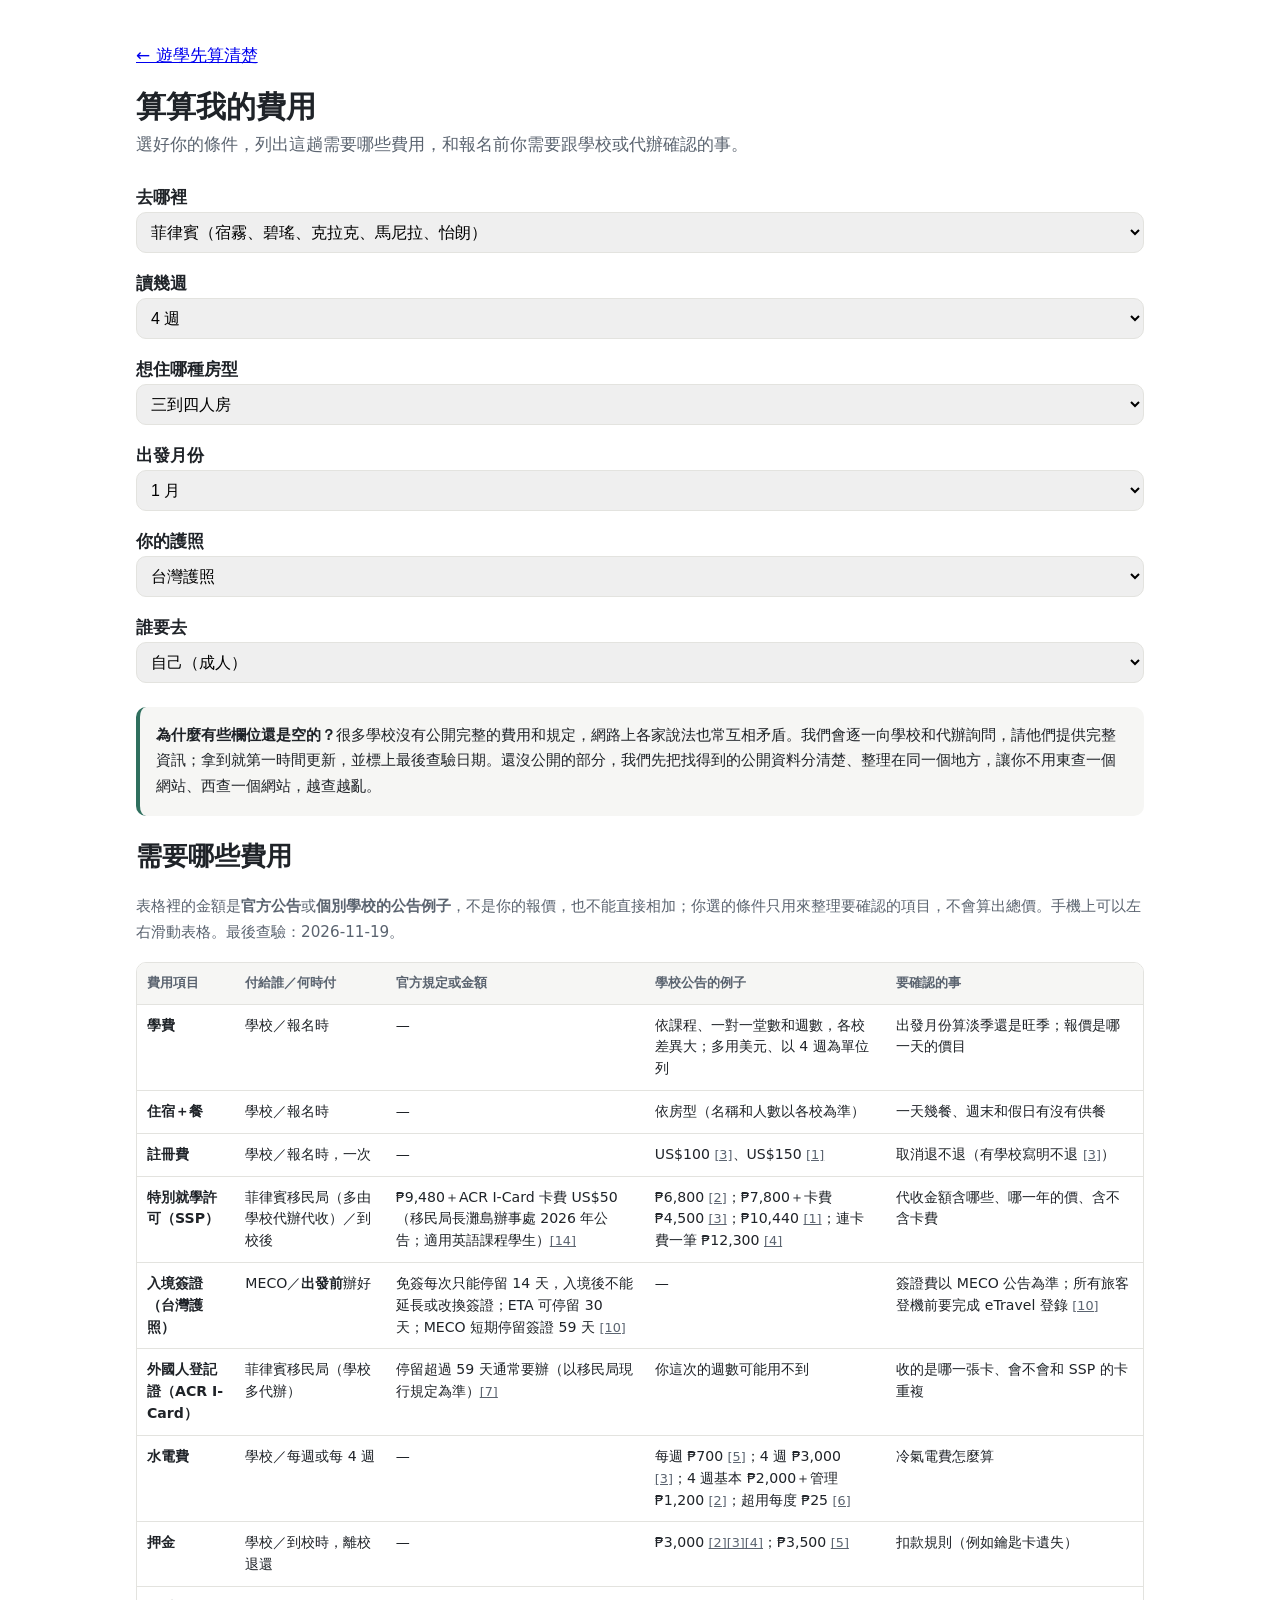
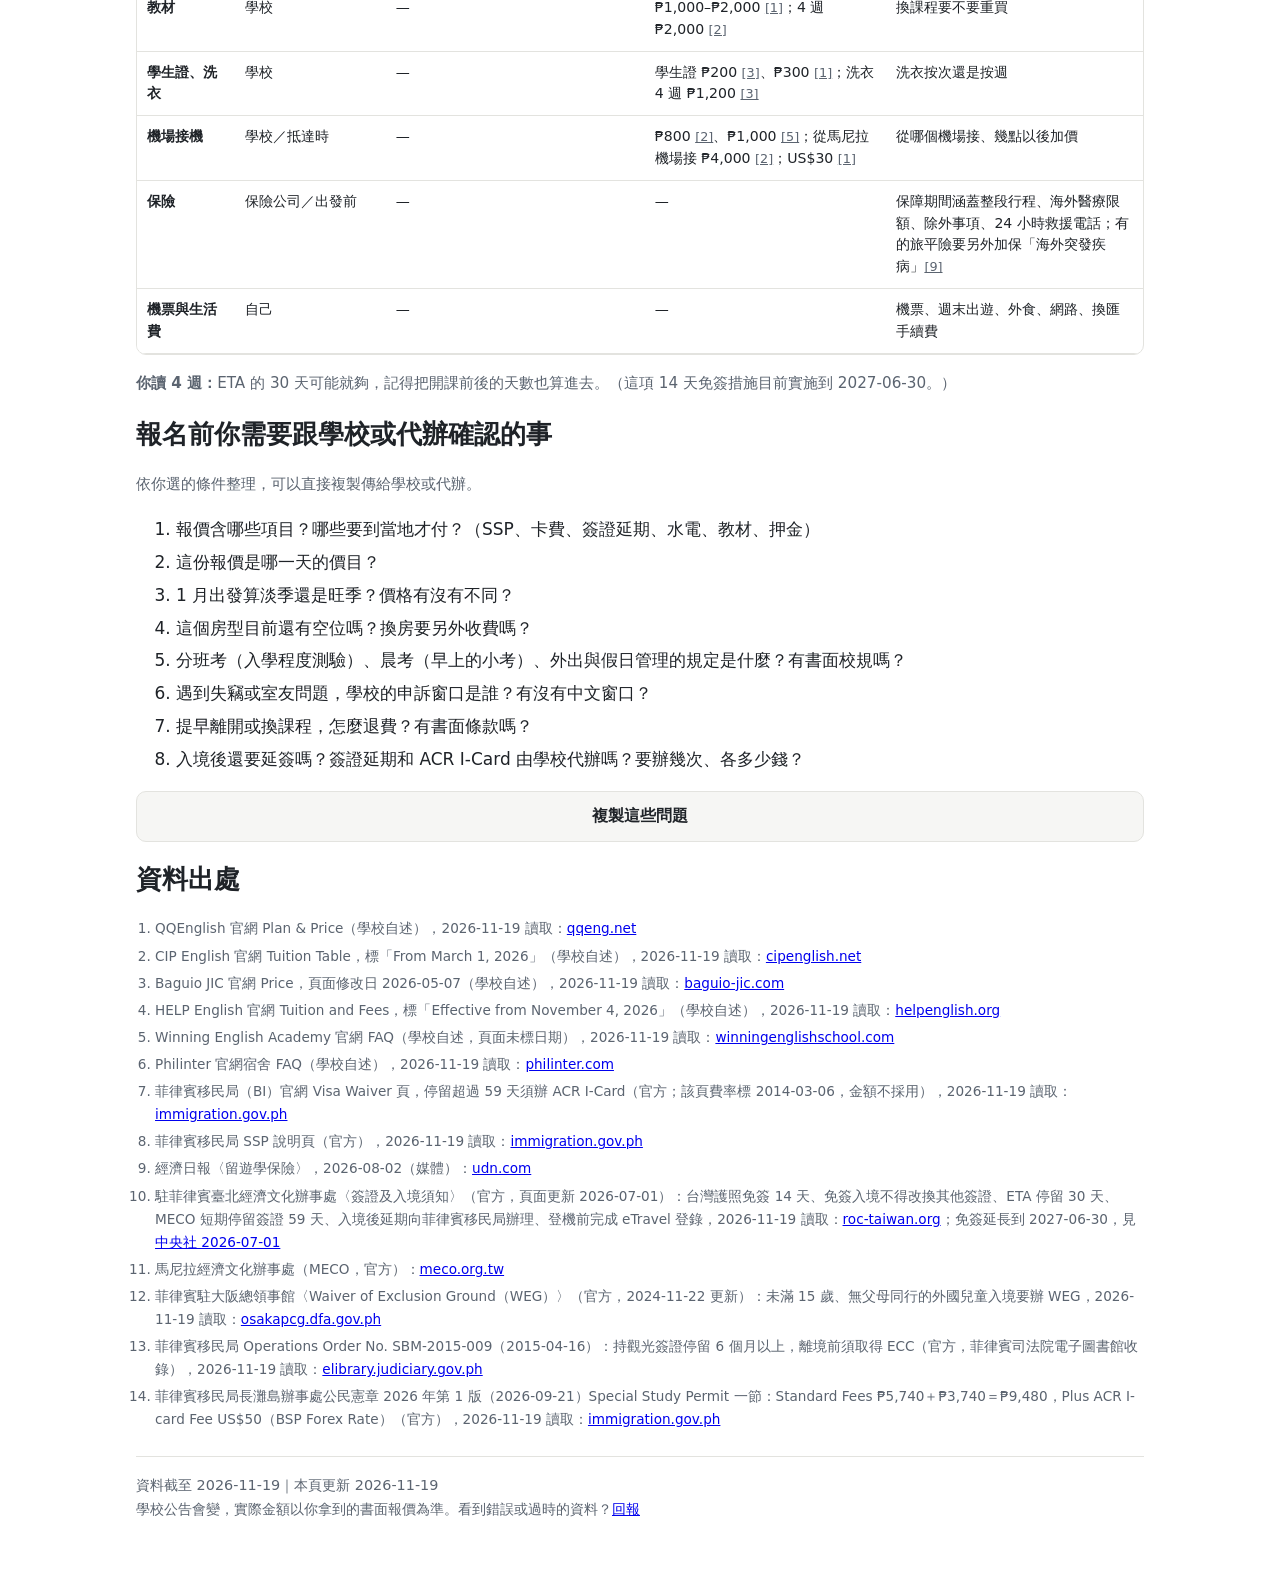
==== cost.html @ b7caf7f0 "M1：首頁、算算我的費用、回報錯誤連結 Co-Authored-By: Claude Opus 5.5 <noreply@anthropic.com> Claude-Session: https://" ====
<!DOCTYPE html><html lang="zh-Hant"><head><meta charset="utf-8"><meta name="viewport" content="width=device-width,initial-scale=1">
<title>算算我的費用｜遊學先算清楚</title>
<meta name="description" content="去菲律賓讀語言學校，除了學費和住宿還要付哪些錢？選好週數、房型和出發月份，列出每一項費用和報名前要問的問題。">
<link rel="stylesheet" href="assets/tokens.css"><link rel="stylesheet" href="assets/base.css"></head>
<body><main class="wide">
<p><a href="index.html">← 遊學先算清楚</a></p>
<h1>算算我的費用</h1>
<p class="subtitle">選好你的條件，列出這趟需要哪些費用，和報名前你需要跟學校或代辦確認的事。</p>
<form id="f">
<label>去哪裡<select name="place"><option>菲律賓（宿霧、碧瑤、克拉克、馬尼拉、怡朗）</option></select></label>
<label>讀幾週<select name="weeks"><option value="4">4 週</option><option value="8">8 週</option><option value="12">12 週</option><option value="24">24 週</option><option value="30">超過 24 週</option></select></label>
<label>想住哪種房型<select name="room"><option value="1">單人房</option><option value="2">雙人房</option><option value="3" selected>三到四人房</option><option value="6">五人以上</option><option value="out">校外住宿</option></select></label>
<label>出發月份<select name="month"></select></label>
<label>你的護照<select name="pp"><option value="tw">台灣護照</option><option value="v30">日本、韓國等免簽 30 天的國家</option><option value="other">其他國家</option></select></label>
<label>誰要去<select name="who"><option value="adult">自己（成人）</option><option value="child">帶小孩一起</option><option value="minor">未成年子女自己去</option></select></label>
</form>

<div class="why"><strong>為什麼有些欄位還是空的？</strong>很多學校沒有公開完整的費用和規定，網路上各家說法也常互相矛盾。我們會逐一向學校和代辦詢問，請他們提供完整資訊；拿到就第一時間更新，並標上最後查驗日期。還沒公開的部分，我們先把找得到的公開資料分清楚、整理在同一個地方，讓你不用東查一個網站、西查一個網站，越查越亂。</div>

<h2>需要哪些費用</h2>
<p class="note">表格裡的金額是<strong>官方公告</strong>或<strong>個別學校的公告例子</strong>，不是你的報價，也不能直接相加；你選的條件只用來整理要確認的項目，不會算出總價。手機上可以左右滑動表格。最後查驗：2026-11-19。</p>
<div class="tablewrap"><table class="fees"><thead><tr><th>費用項目</th><th>付給誰／何時付</th><th>官方規定或金額</th><th>學校公告的例子</th><th>要確認的事</th></tr></thead><tbody id="items"></tbody></table></div>
<p class="note" id="visanote"></p>

<h2>報名前你需要跟學校或代辦確認的事</h2>
<p class="note">依你選的條件整理，可以直接複製傳給學校或代辦。</p>
<ol class="q" id="qs"></ol>
<button type="button" class="btn" id="copy">複製這些問題</button>

<h2 id="sources">資料出處</h2>
<ol class="src">
<li id="s1">QQEnglish 官網 Plan &amp; Price（學校自述），2026-11-19 讀取：<a href="https://qqeng.net/study-english-abroad/plan-price/">qqeng.net</a></li>
<li id="s2">CIP English 官網 Tuition Table，標「From March 1, 2026」（學校自述），2026-11-19 讀取：<a href="https://cipenglish.net/extra-links/tuition-table/">cipenglish.net</a></li>
<li id="s3">Baguio JIC 官網 Price，頁面修改日 2026-05-07（學校自述），2026-11-19 讀取：<a href="https://baguio-jic.com/price/">baguio-jic.com</a></li>
<li id="s4">HELP English 官網 Tuition and Fees，標「Effective from November 4, 2026」（學校自述），2026-11-19 讀取：<a href="https://www.helpenglish.org/p/tuition-and-fees.html">helpenglish.org</a></li>
<li id="s5">Winning English Academy 官網 FAQ（學校自述，頁面未標日期），2026-11-19 讀取：<a href="https://winningenglishschool.com/faq/">winningenglishschool.com</a></li>
<li id="s6">Philinter 官網宿舍 FAQ（學校自述），2026-11-19 讀取：<a href="https://philinter.com/faqs/dormitory/">philinter.com</a></li>
<li id="s7">菲律賓移民局（BI）官網 Visa Waiver 頁，停留超過 59 天須辦 ACR I-Card（官方；該頁費率標 2014-03-06，金額不採用），2026-11-19 讀取：<a href="https://immigration.gov.ph/visas/visa-waiver/">immigration.gov.ph</a></li>
<li id="s8">菲律賓移民局 SSP 說明頁（官方），2026-11-19 讀取：<a href="https://immigration.gov.ph/services/special-study-permit/">immigration.gov.ph</a></li>
<li id="s9">經濟日報〈留遊學保險〉，2026-08-02（媒體）：<a href="https://udn.com/news/story/7239/9665063">udn.com</a></li>
<li id="s10">駐菲律賓臺北經濟文化辦事處〈簽證及入境須知〉（官方，頁面更新 2026-07-01）：台灣護照免簽 14 天、免簽入境不得改換其他簽證、ETA 停留 30 天、MECO 短期停留簽證 59 天、入境後延期向菲律賓移民局辦理、登機前完成 eTravel 登錄，2026-11-19 讀取：<a href="https://www.roc-taiwan.org/ph/post/6596.html">roc-taiwan.org</a>；免簽延長到 2027-06-30，見 <a href="https://focustaiwan.tw/politics/202607010008">中央社 2026-07-01</a></li>
<li id="s11">馬尼拉經濟文化辦事處（MECO，官方）：<a href="https://www.meco.org.tw/">meco.org.tw</a></li>

<li id="s12">菲律賓駐大阪總領事館〈Waiver of Exclusion Ground（WEG）〉（官方，2024-11-22 更新）：未滿 15 歲、無父母同行的外國兒童入境要辦 WEG，2026-11-19 讀取：<a href="https://osakapcg.dfa.gov.ph/consular-services/consular-requirements/other-services/waiver-of-exclusion-ground-weg">osakapcg.dfa.gov.ph</a></li>
<li id="s13">菲律賓移民局 Operations Order No. SBM-2015-009（2015-04-16）：持觀光簽證停留 6 個月以上，離境前須取得 ECC（官方，菲律賓司法院電子圖書館收錄），2026-11-19 讀取：<a href="https://elibrary.judiciary.gov.ph/thebookshelf/showdocs/10/69548">elibrary.judiciary.gov.ph</a></li>
<li id="s14">菲律賓移民局長灘島辦事處公民憲章 2026 年第 1 版（2026-09-21）Special Study Permit 一節：Standard Fees ₱5,740＋₱3,740＝₱9,480，Plus ACR I-card Fee US$50（BSP Forex Rate）（官方），2026-11-19 讀取：<a href="https://immigration.gov.ph/wp-content/uploads/2026/10/43-BoracayImmigrationFieldOffice-CC2026-1stEdition-21Sep2026.pdf">immigration.gov.ph</a></li>
</ol>
<p class="meta">資料截至 2026-11-19｜本頁更新 2026-11-19<br>學校公告會變，實際金額以你拿到的書面報價為準。看到錯誤或過時的資料？<a href="https://docs.google.com/forms/d/e/1FAIpQLSfvSmct34UaInZlQK5Uz5uc8GssAQWaxbEt6VkRSK1rKSOWSQ/viewform" target="_blank" rel="noopener">回報</a></p>
</main>
<script>
const m=document.querySelector('[name=month]');
for(let i=1;i<=12;i++){const o=document.createElement('option');o.value=i;o.textContent=i+' 月';m.appendChild(o);}
const f=document.getElementById('f');
const src=n=>n.map(i=>`<a href="#s${i}">[${i}]</a>`).join('');
const c=i=>`<a href="#s${i}">[${i}]</a>`;
function visa(d,w){
  const days=w*7, wk=w>24?'超過 24 週':w+' 週';
  if(d.pp==='tw') return {row:{k:'入境簽證（台灣護照）',who:'MECO／<strong>出發前</strong>辦好',off:`免簽每次只能停留 14 天，入境後不能延長或改換簽證；ETA 可停留 30 天；MECO 短期停留簽證 59 天 ${c(10)}`,ex:'—',ask:'簽證費以 MECO 公告為準；所有旅客登機前要完成 eTravel 登錄 '+c(10)},
    note:'<strong>你讀 '+wk+'：</strong>'+(days+2<=30?'ETA 的 30 天可能就夠，記得把開課前後的天數也算進去。':days+2<=59?'ETA 的 30 天不夠；59 天的簽證可能剛好夠，記得把開課前後的天數也算進去。':'出發前先辦 59 天簽證，入境後還要在當地向菲律賓移民局延簽；要延幾次，看入境時核准的停留期限和當時規定，學校多半代辦。')+'（這項 14 天免簽措施目前實施到 2027-06-30。）'};
  if(d.pp==='v30') return {row:{k:'簽證延期',who:'菲律賓移民局（學校多代辦）／停留滿 30 天前',off:`免簽可停留 30 天 ${c(7)}`,ex:'—',ask:'要延幾次、每次多少錢、學校代不代辦'},
    note:'<strong>你讀 '+wk+'：</strong>'+(days+2<=30?'通常還在免簽天數內，記得把開課前後的天數也算進去。':'會超過免簽天數，要在當地延簽；次數和費用看入境時核准的停留期限和當時規定。')};
  return {row:{k:'入境簽證',who:'依你的護照',off:'請查你護照所屬國家或地區的菲律賓使館、代表處公告',ex:'—',ask:'入境許可是否涵蓋完整停留期間'},note:''};
}
function render(){
  const d=Object.fromEntries(new FormData(f)); const w=+d.weeks; const out=d.room==='out'; const V=visa(d,w);
  const R=[
    {k:'學費',who:'學校／報名時',off:'—',ex:'依課程、一對一堂數和週數，各校差異大；多用美元、以 4 週為單位列',ask:'出發月份算淡季還是旺季；報價是哪一天的價目'},
    {k:out?'校外住宿':'住宿＋餐',who:out?'房東或合作住宿':'學校／報名時',off:'—',ex:out?'房租、餐費、交通自己算':'依房型（名稱和人數以各校為準）',ask:out?'學校有沒有合作的住宿':'一天幾餐、週末和假日有沒有供餐'},
    {k:'註冊費',who:'學校／報名時，一次',off:'—',ex:`US$100 ${c(3)}、US$150 ${c(1)}`,ask:`取消退不退（有學校寫明不退 ${c(3)}）`},
    {k:'特別就學許可（SSP）',who:'菲律賓移民局（多由學校代辦代收）／到校後',off:`₱9,480＋ACR I-Card 卡費 US$50（移民局長灘島辦事處 2026 年公告；適用英語課程學生）${c(14)}`,ex:`₱6,800 ${c(2)}；₱7,800＋卡費 ₱4,500 ${c(3)}；₱10,440 ${c(1)}；連卡費一筆 ₱12,300 ${c(4)}`,ask:'代收金額含哪些、哪一年的價、含不含卡費'},
    V.row,
    {k:'外國人登記證（ACR I-Card）',who:'菲律賓移民局（學校多代辦）',off:`停留超過 59 天通常要辦（以移民局現行規定為準）${c(7)}`,ex:w>8?`₱3,200 ${c(1)}、₱4,000 ${c(2)}`:'你這次的週數可能用不到',ask:'收的是哪一張卡、會不會和 SSP 的卡重複'},
    {k:'水電費',who:'學校／每週或每 4 週',off:'—',ex:`每週 ₱700 ${c(5)}；4 週 ₱3,000 ${c(3)}；4 週基本 ₱2,000＋管理 ₱1,200 ${c(2)}；超用每度 ₱25 ${c(6)}`,ask:'冷氣電費怎麼算'},
    {k:'押金',who:'學校／到校時，離校退還',off:'—',ex:`₱3,000 ${c(2)}${c(3)}${c(4)}；₱3,500 ${c(5)}`,ask:'扣款規則（例如鑰匙卡遺失）'},
    {k:'教材',who:'學校',off:'—',ex:`₱1,000–₱2,000 ${c(1)}；4 週 ₱2,000 ${c(2)}`,ask:'換課程要不要重買'},
    {k:'學生證、洗衣',who:'學校',off:'—',ex:`學生證 ₱200 ${c(3)}、₱300 ${c(1)}；洗衣 4 週 ₱1,200 ${c(3)}`,ask:'洗衣按次還是按週'},
    {k:'機場接機',who:'學校／抵達時',off:'—',ex:`₱800 ${c(2)}、₱1,000 ${c(5)}；從馬尼拉機場接 ₱4,000 ${c(2)}；US$30 ${c(1)}`,ask:'從哪個機場接、幾點以後加價'},
    {k:'保險',who:'保險公司／出發前',off:'—',ex:'—',ask:(w>24?'停留超過半年，部分旅平險天數不夠，可能要長天期留遊學保險；':'')+`保障期間涵蓋整段行程、海外醫療限額、除外事項、24 小時救援電話；有的旅平險要另外加保「海外突發疾病」${c(9)}`},
    {k:'機票與生活費',who:'自己',off:'—',ex:'—',ask:'機票、週末出遊、外食、網路、換匯手續費'},
  ];
  if(w>24) R.push({k:'離境許可（ECC）',who:'菲律賓移民局／離境前',off:`在菲律賓停留 6 個月以上，離境前要辦 ${c(13)}`,ex:'—',ask:'學校代不代辦、費用多少、要不要親自去'});
  if(d.who!=='adult') R.push({k:'未成年相關',who:'學校',off:d.who==='minor'?`未滿 15 歲、沒有父母同行入境，要辦 WEG 文件 ${c(12)}`:'—',ex:d.who==='child'?'有的收 5 歲以上，也有一般課程只收 18 歲以上':'個別學校另訂住校最低年齡（例：16 歲以上）',ask:d.who==='child'?'親子課程或陪讀、家長能否同住、家長要不要上課':'監護人文件、未成年門禁和外出規定'});
  document.getElementById('items').innerHTML=R.map(x=>`<tr><th scope="row">${x.k}</th><td>${x.who}</td><td>${x.off}</td><td>${x.ex}</td><td>${x.ask}</td></tr>`).join('');
  document.getElementById('visanote').innerHTML=V.note;
  const qs=['報價含哪些項目？哪些要到當地才付？（SSP、卡費、簽證延期、水電、教材、押金）',
    '這份報價是哪一天的價目？',
    `${d.month} 月出發算淡季還是旺季？價格有沒有不同？`,
    out?'學校有沒有合作的校外住宿？上下學怎麼走？':'這個房型目前還有空位嗎？換房要另外收費嗎？',
    '分班考（入學程度測驗）、晨考（早上的小考）、外出與假日管理的規定是什麼？有書面校規嗎？',
    '遇到失竊或室友問題，學校的申訴窗口是誰？有沒有中文窗口？',
    '提早離開或換課程，怎麼退費？有書面條款嗎？'];
  if(w*7+2>30||d.pp==='tw') qs.push('入境後還要延簽嗎？簽證延期和 ACR I-Card 由學校代辦嗎？要辦幾次、各多少錢？');
  if(d.who!=='adult') qs.push('孩子這個年紀能報哪些課？家長能同住嗎？未成年的門禁和外出規定是什麼？');
  document.getElementById('qs').innerHTML=qs.map(q=>`<li>${q}</li>`).join('');
  window._qs=qs;
}
f.addEventListener('change',render); render();
document.getElementById('copy').addEventListener('click',async e=>{
  const t=window._qs.map((q,i)=>`${i+1}. ${q}`).join('\n');
  try{await navigator.clipboard.writeText(t);e.target.textContent='已複製';}catch(_){e.target.textContent='請長按上面的文字複製';}
  setTimeout(()=>e.target.textContent='複製這些問題',2000);
});
</script></body></html>
---- assets/tokens.css ----
/* 外觀模組：只改這一檔就能換整站的顏色、字體、間距（定案後由設計系統覆蓋） */
:root{
  --color-bg:#ffffff; --color-surface:#f6f6f4; --color-text:#1f2328; --color-muted:#5b6470;
  --color-accent:#2f6f5e; --color-accent-contrast:#ffffff; --color-border:#e3e3df;
  --status-verified:#2f6f5e; --status-reported:#8a6d1d; --status-unknown:#6b7280;
  --font-body:"Noto Sans TC",system-ui,-apple-system,"PingFang TC","Microsoft JhengHei",sans-serif;
  --font-heading:var(--font-body);
  --radius:10px; --space-1:4px; --space-2:8px; --space-3:16px; --space-4:24px; --space-5:40px;
  --max-width:720px;
}
---- assets/base.css ----
*{box-sizing:border-box} body{margin:0;background:var(--color-bg);color:var(--color-text);font-family:var(--font-body);line-height:1.7;font-size:17px}
main{max-width:var(--max-width);margin:0 auto;padding:var(--space-4) var(--space-3) var(--space-5)}
h1,h2,h3{font-family:var(--font-heading);line-height:1.3} h1{font-size:1.9rem;margin:0 0 var(--space-1)}
.subtitle{color:var(--color-muted);margin:0 0 var(--space-4)}
.actions{display:grid;gap:var(--space-2);margin:var(--space-4) 0}
.btn{display:block;text-align:center;padding:14px;border-radius:var(--radius);border:1px solid var(--color-border);background:var(--color-surface);color:var(--color-text);text-decoration:none;font-weight:600}
.btn.primary{background:var(--color-accent);color:var(--color-accent-contrast);border-color:var(--color-accent)}
.meta{font-size:.9rem;color:var(--color-muted);border-top:1px solid var(--color-border);padding-top:var(--space-3);margin-top:var(--space-4)}
.card{background:var(--color-surface);border:1px solid var(--color-border);border-radius:var(--radius);padding:var(--space-3);margin:var(--space-2) 0}
label{display:block;font-weight:600;margin-top:var(--space-3)} select{width:100%;padding:10px;border-radius:var(--radius);border:1px solid var(--color-border);font-size:1rem}
.tag{font-size:.8rem;padding:2px 8px;border-radius:999px;border:1px solid currentColor}
.tag.unknown{color:var(--status-unknown)} .tag.verified{color:var(--status-verified)} .tag.reported{color:var(--status-reported)}
ul.q li{margin:var(--space-1) 0}
.note{font-size:.95rem;color:var(--color-muted)}
.src-ref{font-size:.85rem;color:var(--color-muted)} .src-ref a{color:inherit;margin-right:2px}
ol.src{font-size:.85rem;color:var(--color-muted);padding-left:1.4em} ol.src li{margin:var(--space-1) 0;word-break:break-word}
.btn[disabled],.btn.soon{opacity:.55;pointer-events:none}
button.btn{width:100%;font-size:1rem;cursor:pointer;font-family:inherit}
.why{background:var(--color-surface);border-left:4px solid var(--color-accent);padding:var(--space-3);border-radius:var(--radius);margin:var(--space-4) 0;font-size:.95rem}
.tablewrap{overflow-x:auto;-webkit-overflow-scrolling:touch;border:1px solid var(--color-border);border-radius:var(--radius);margin:var(--space-3) 0}
table.fees{border-collapse:collapse;min-width:760px;font-size:.88rem;line-height:1.55}
table.fees th,table.fees td{border-bottom:1px solid var(--color-border);padding:10px;text-align:left;vertical-align:top}
table.fees thead th{background:var(--color-surface);font-size:.82rem;color:var(--color-muted);white-space:nowrap}
table.fees tbody th{position:sticky;left:0;background:var(--color-bg);min-width:96px;max-width:110px;box-shadow:1px 0 0 var(--color-border)}
table.fees td:nth-child(2){min-width:120px} table.fees td:nth-child(3),table.fees td:nth-child(4){min-width:170px} table.fees td:nth-child(5){min-width:160px}
table.fees a{color:var(--color-muted);font-size:.8rem}
ol.q li{margin:var(--space-1) 0}
@media (min-width:900px){main.wide{max-width:1040px}}
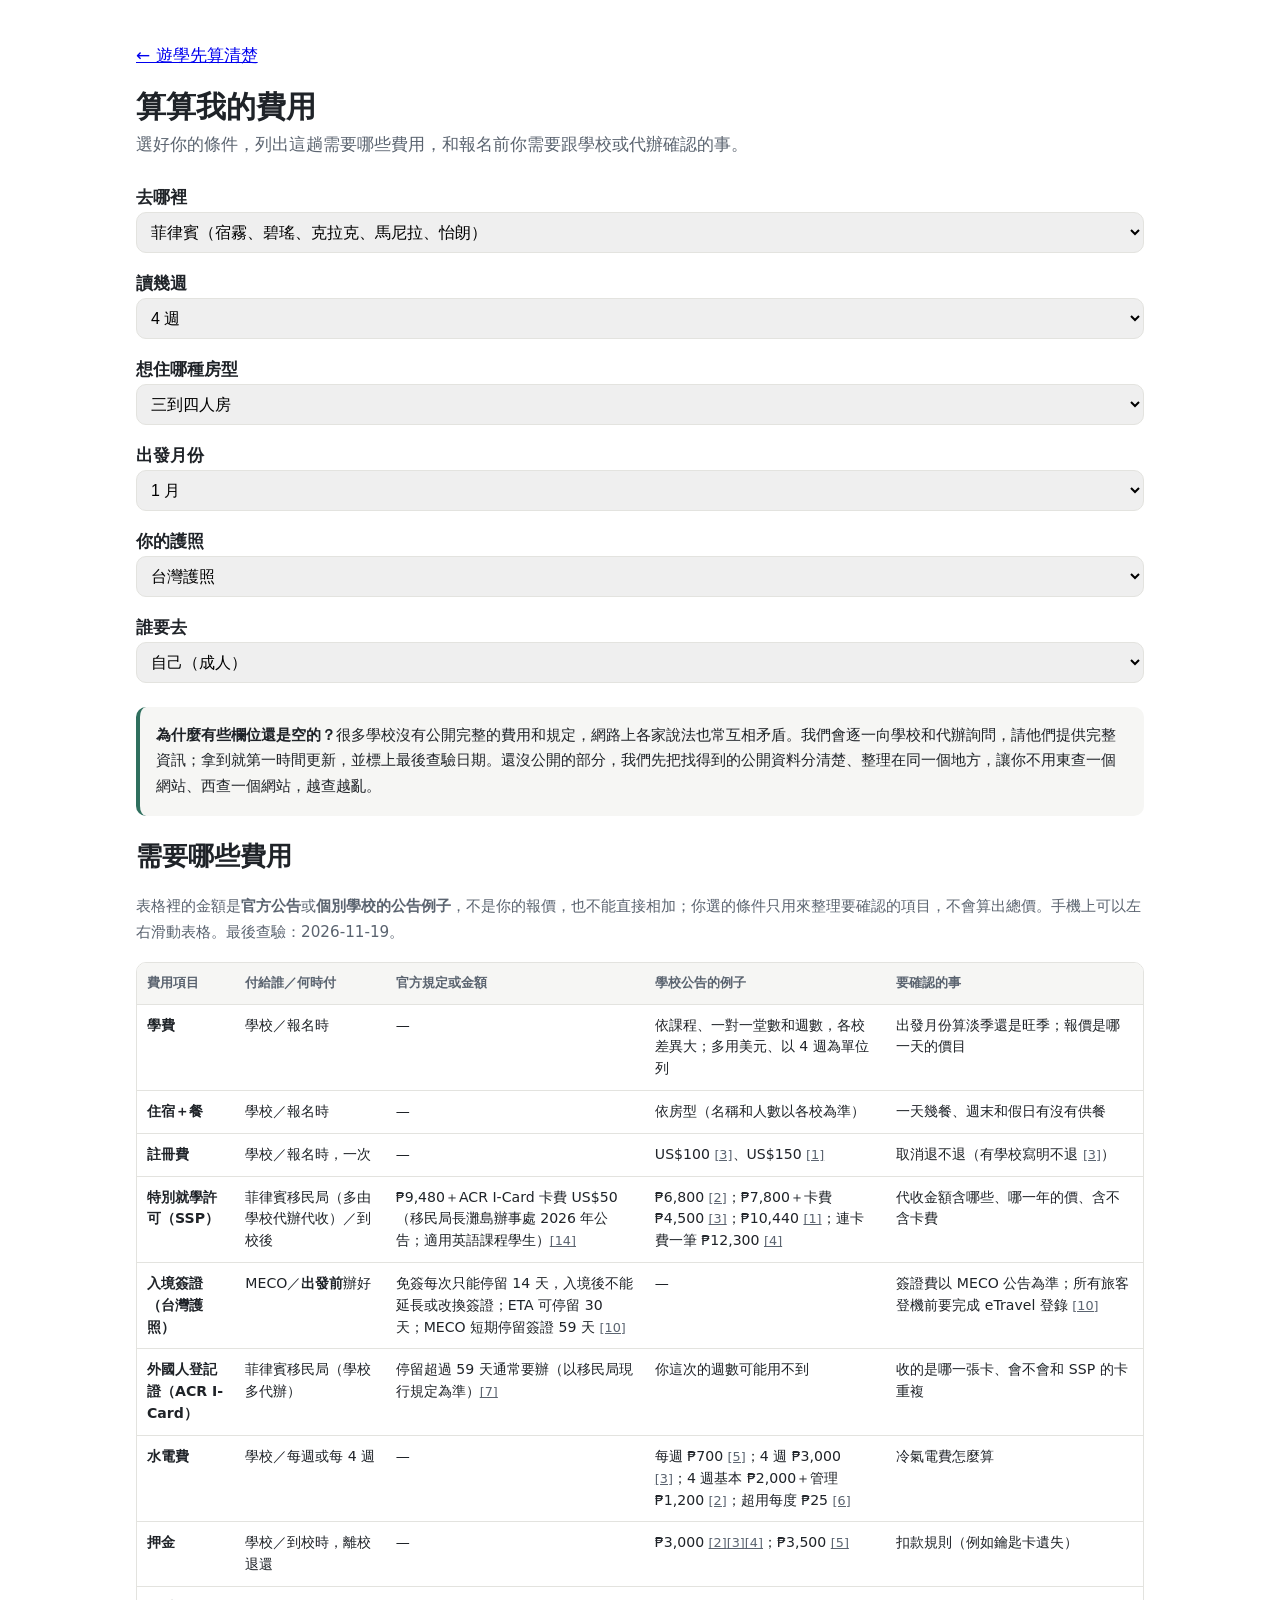
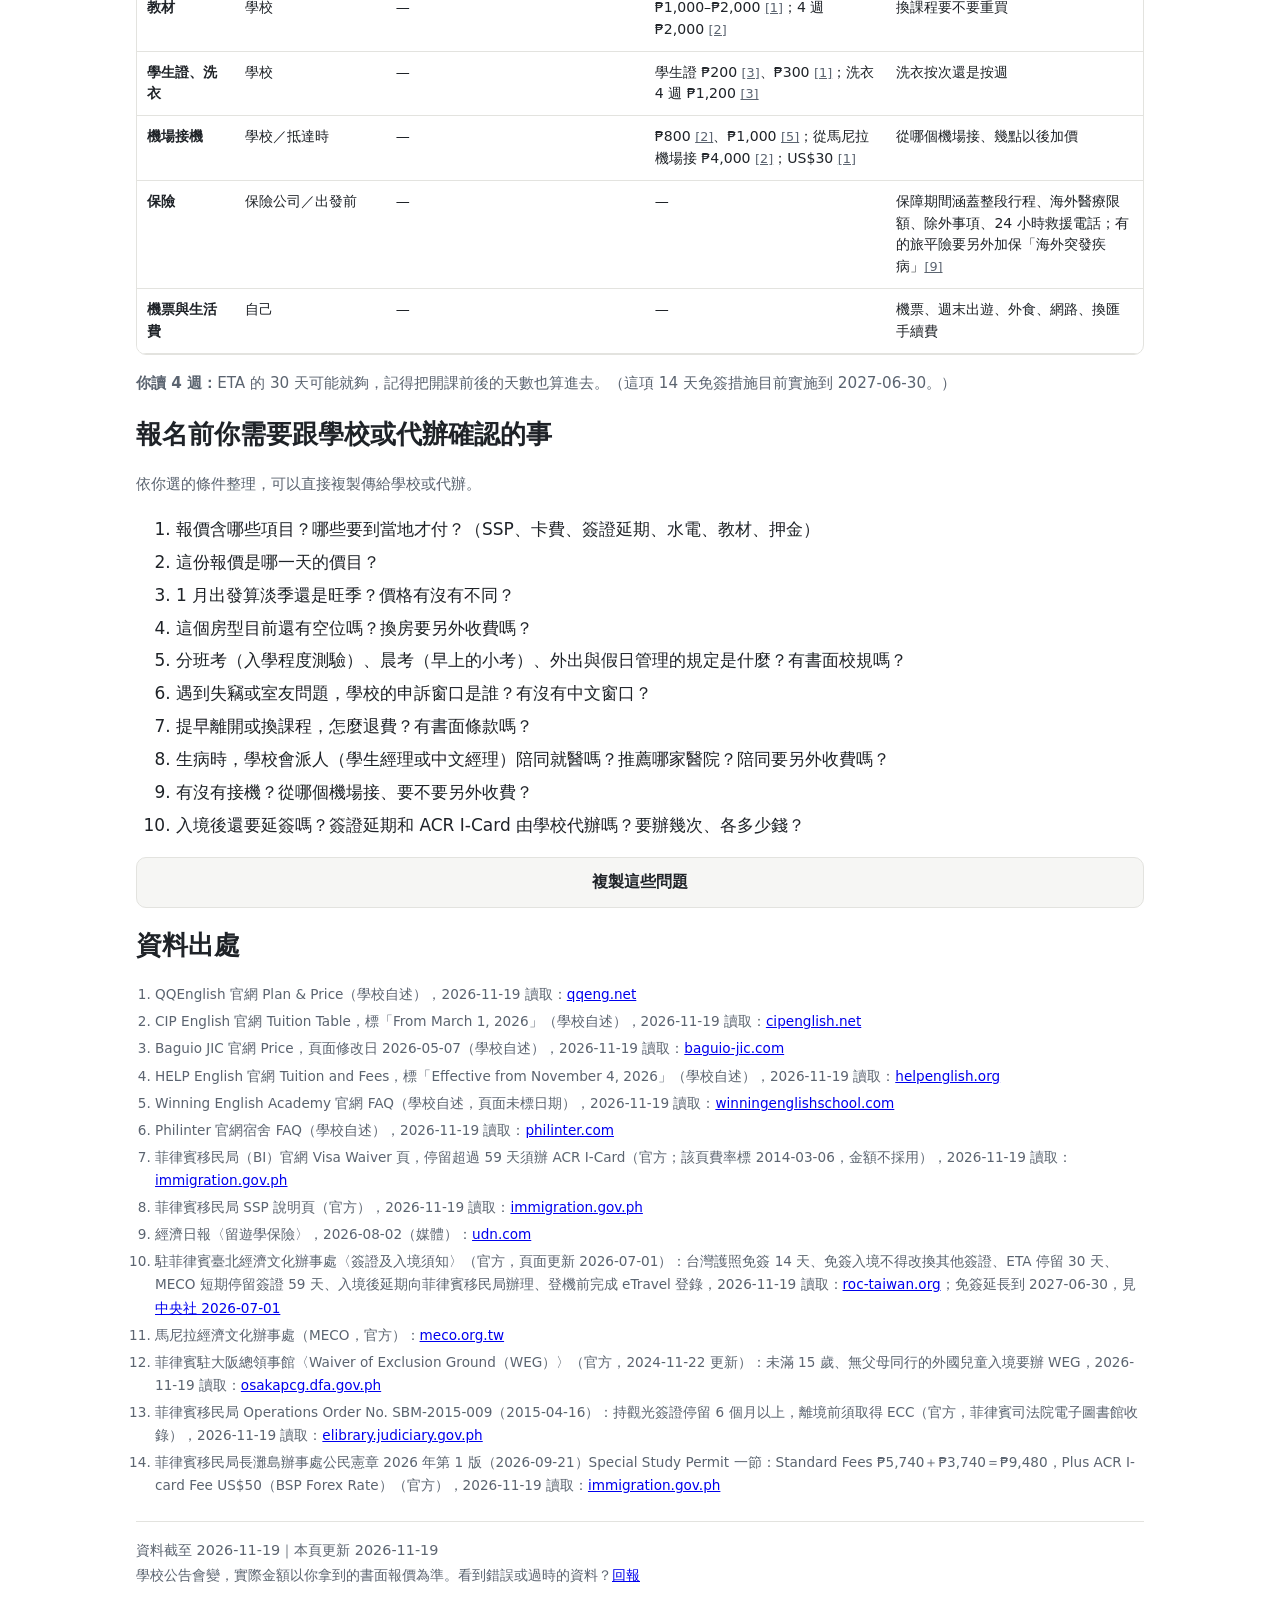
==== commit eac5210c: "費用頁：加問生病陪同就醫、接機 Co-Authored-By: Claude Opus 5.5 <noreply@anthropic.com> Claude-Session: https://clau" ====
--- a/cost.html
+++ b/cost.html
@@ -88,7 +88,9 @@
     out?'學校有沒有合作的校外住宿？上下學怎麼走？':'這個房型目前還有空位嗎？換房要另外收費嗎？',
     '分班考（入學程度測驗）、晨考（早上的小考）、外出與假日管理的規定是什麼？有書面校規嗎？',
     '遇到失竊或室友問題，學校的申訴窗口是誰？有沒有中文窗口？',
-    '提早離開或換課程，怎麼退費？有書面條款嗎？'];
+    '提早離開或換課程，怎麼退費？有書面條款嗎？',
+    '生病時，學校會派人（學生經理或中文經理）陪同就醫嗎？推薦哪家醫院？陪同要另外收費嗎？',
+    '有沒有接機？從哪個機場接、要不要另外收費？'];
   if(w*7+2>30||d.pp==='tw') qs.push('入境後還要延簽嗎？簽證延期和 ACR I-Card 由學校代辦嗎？要辦幾次、各多少錢？');
   if(d.who!=='adult') qs.push('孩子這個年紀能報哪些課？家長能同住嗎？未成年的門禁和外出規定是什麼？');
   document.getElementById('qs').innerHTML=qs.map(q=>`<li>${q}</li>`).join('');
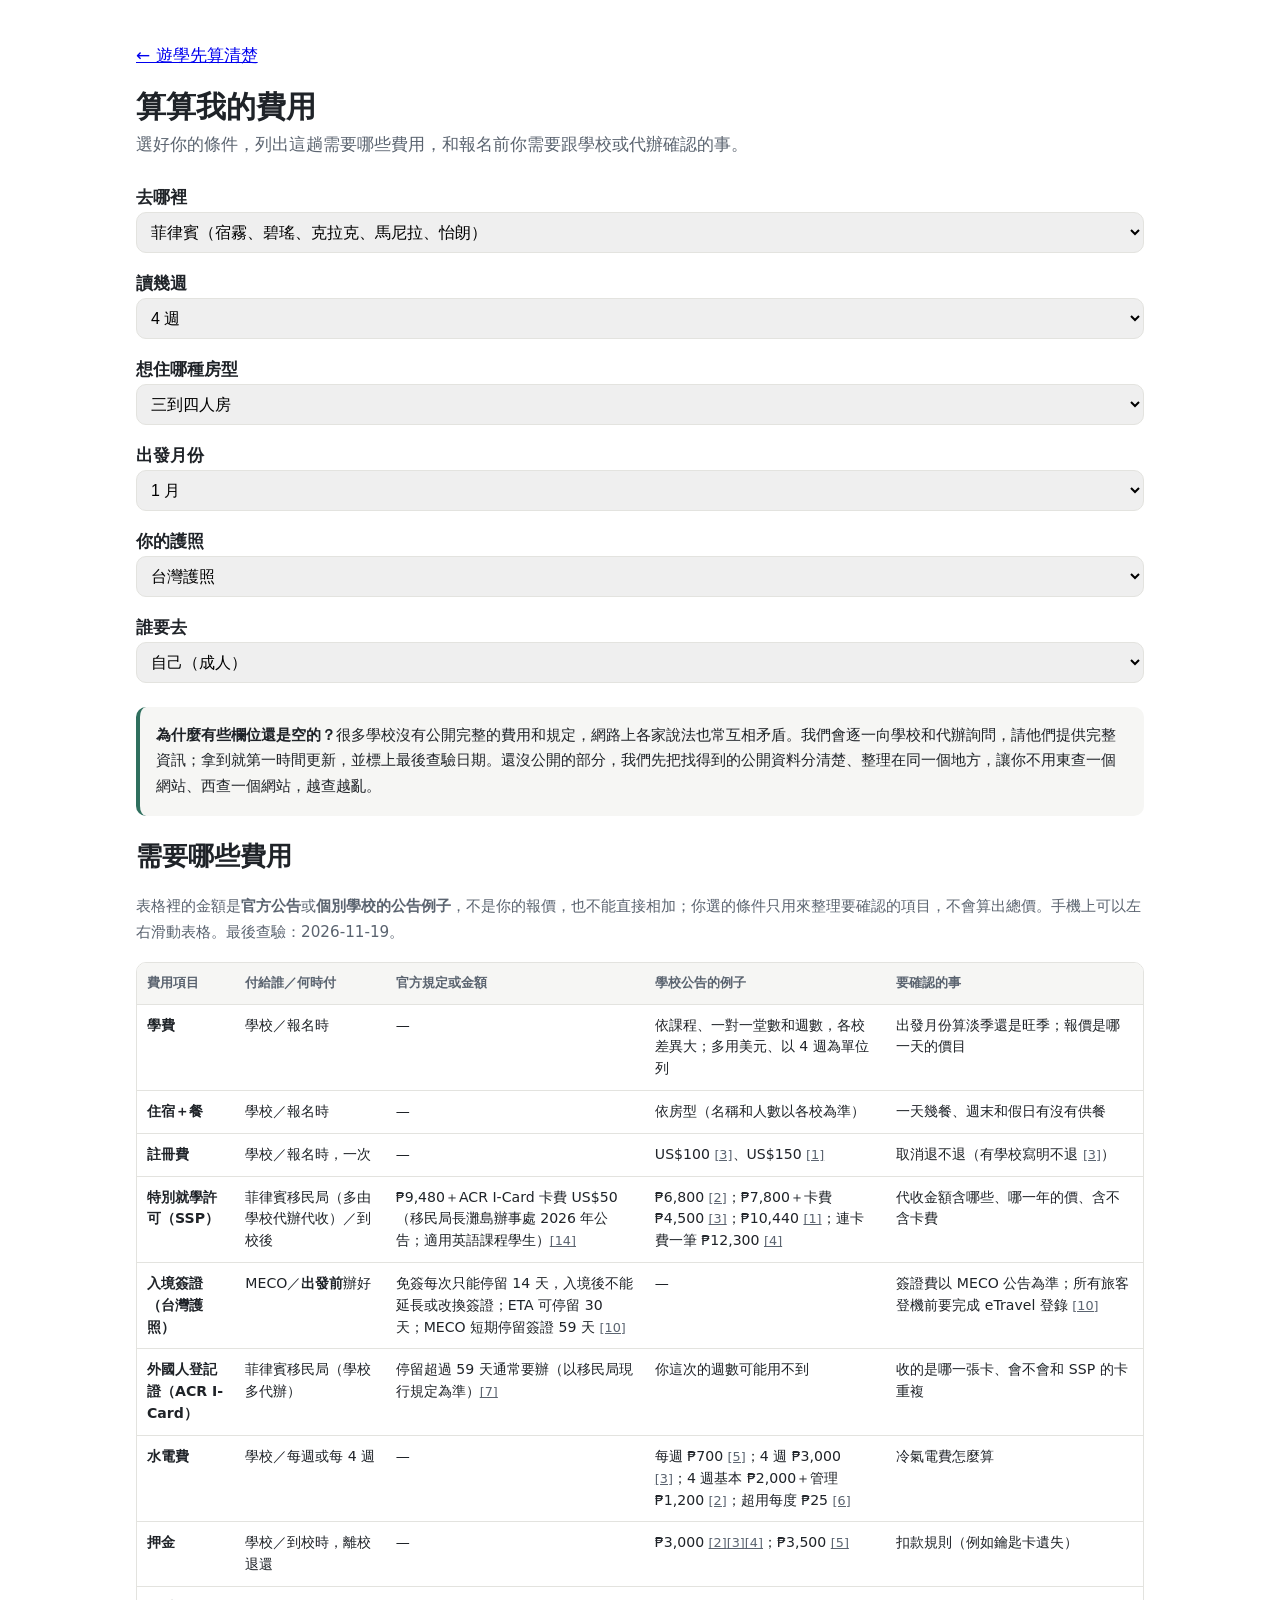
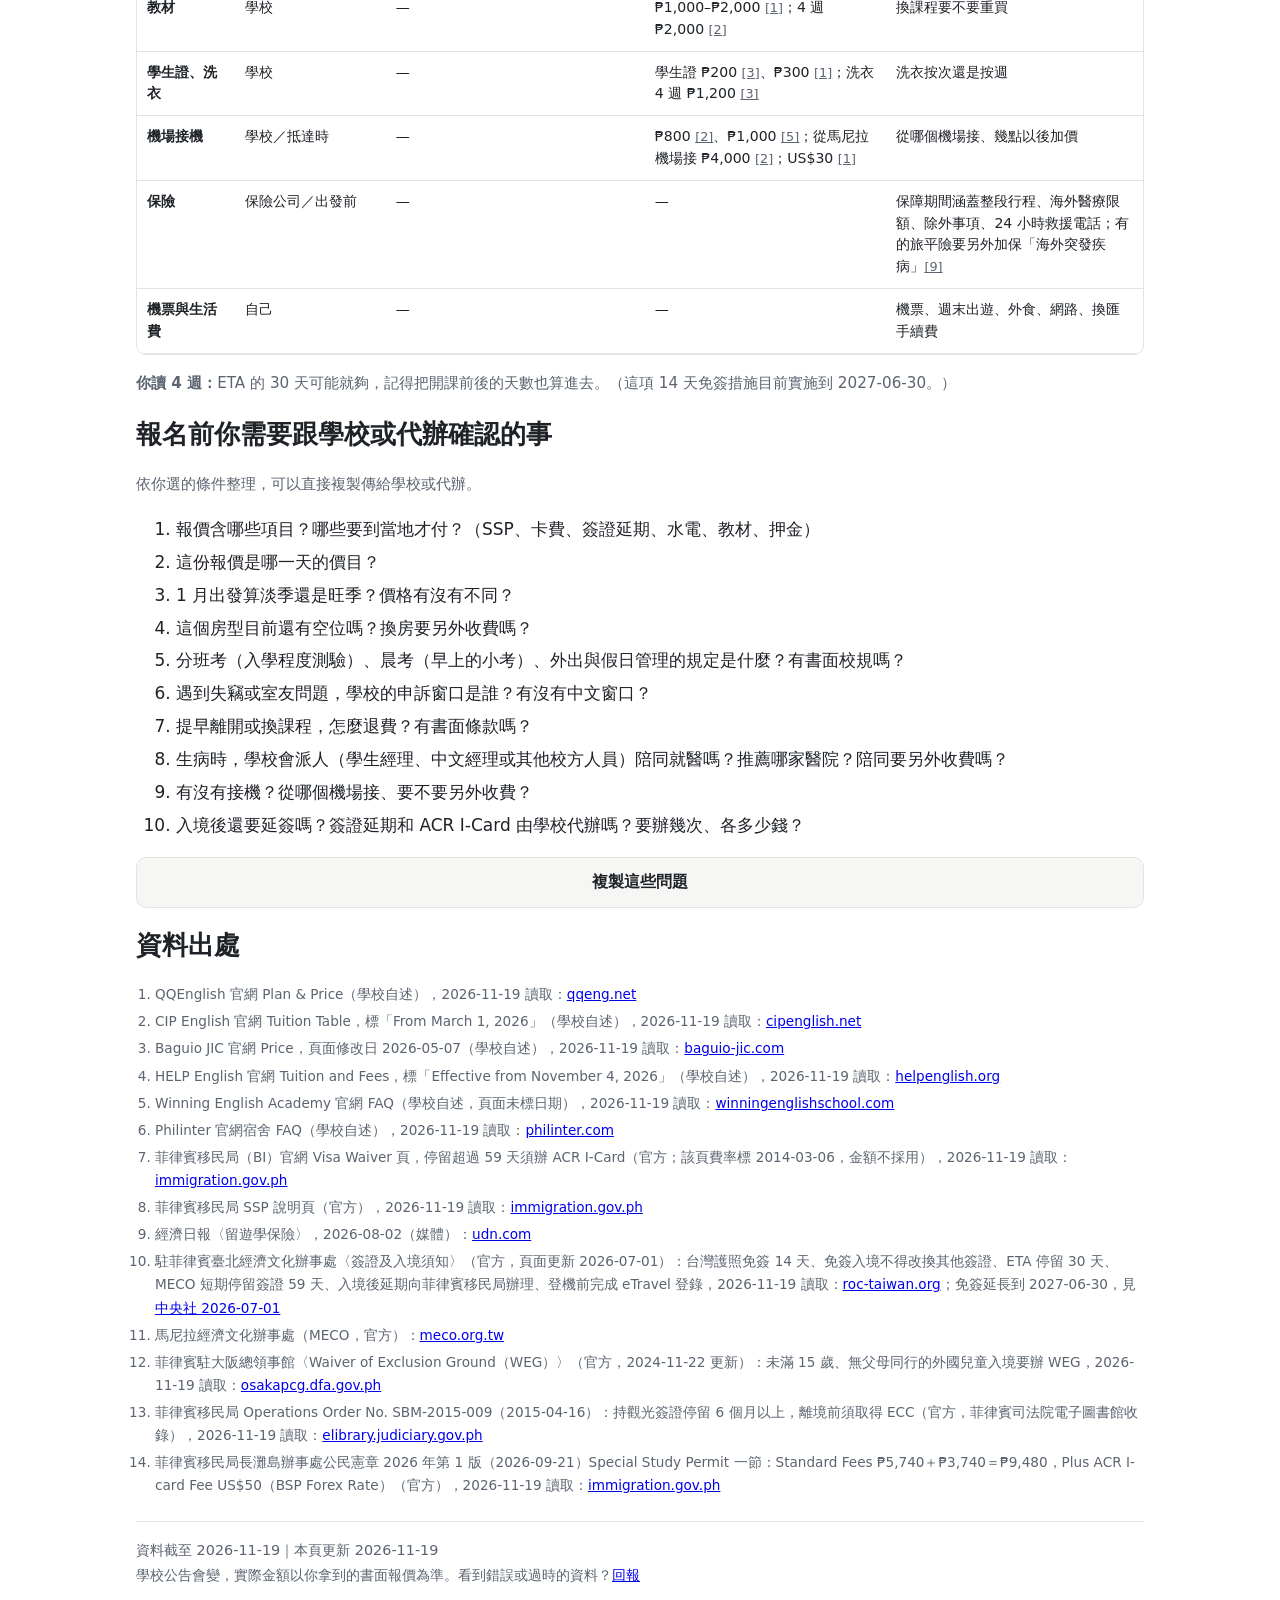
==== commit c6c6fe1d: "依 GPT 意見：回報說明與陪同就醫措辭 Co-Authored-By: Claude Opus 5.5 <noreply@anthropic.com> Claude-Session: https:/" ====
--- a/cost.html
+++ b/cost.html
@@ -89,7 +89,7 @@
     '分班考（入學程度測驗）、晨考（早上的小考）、外出與假日管理的規定是什麼？有書面校規嗎？',
     '遇到失竊或室友問題，學校的申訴窗口是誰？有沒有中文窗口？',
     '提早離開或換課程，怎麼退費？有書面條款嗎？',
-    '生病時，學校會派人（學生經理或中文經理）陪同就醫嗎？推薦哪家醫院？陪同要另外收費嗎？',
+    '生病時，學校會派人（學生經理、中文經理或其他校方人員）陪同就醫嗎？推薦哪家醫院？陪同要另外收費嗎？',
     '有沒有接機？從哪個機場接、要不要另外收費？'];
   if(w*7+2>30||d.pp==='tw') qs.push('入境後還要延簽嗎？簽證延期和 ACR I-Card 由學校代辦嗎？要辦幾次、各多少錢？');
   if(d.who!=='adult') qs.push('孩子這個年紀能報哪些課？家長能同住嗎？未成年的門禁和外出規定是什麼？');
